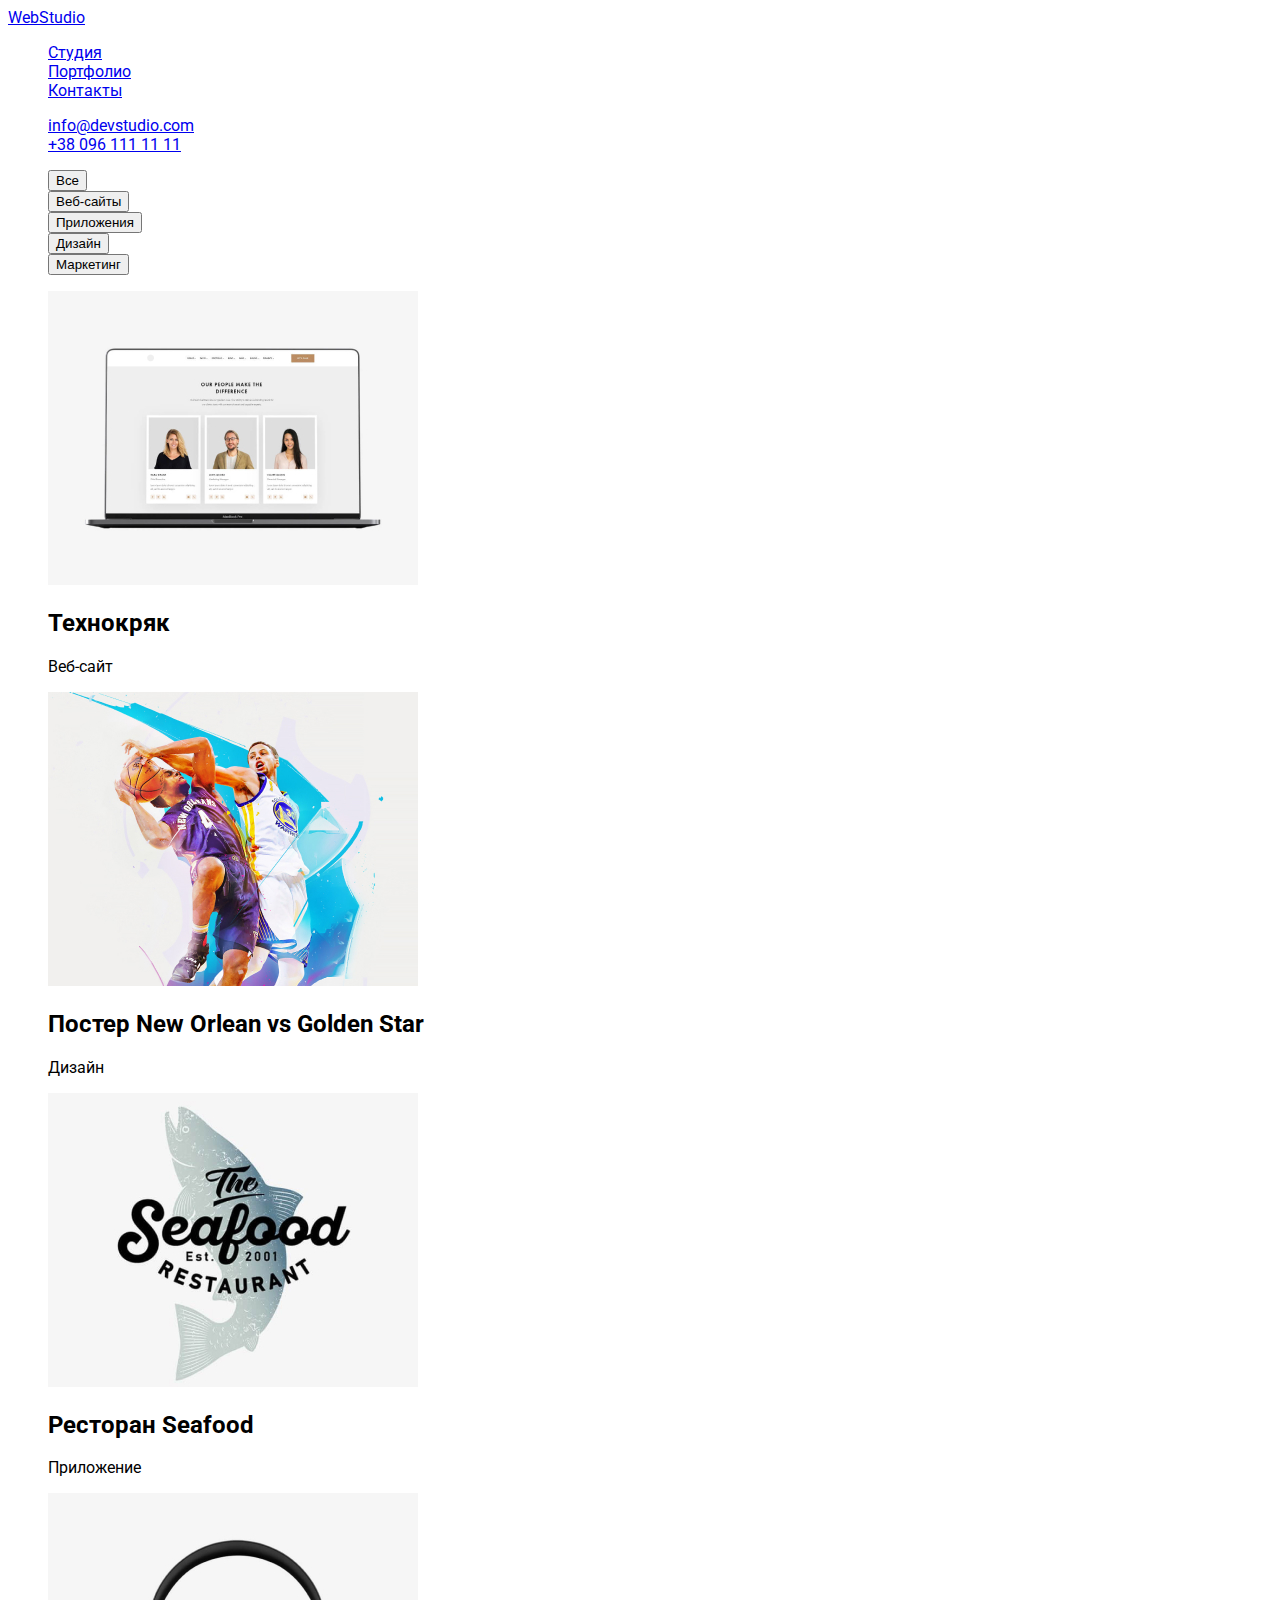
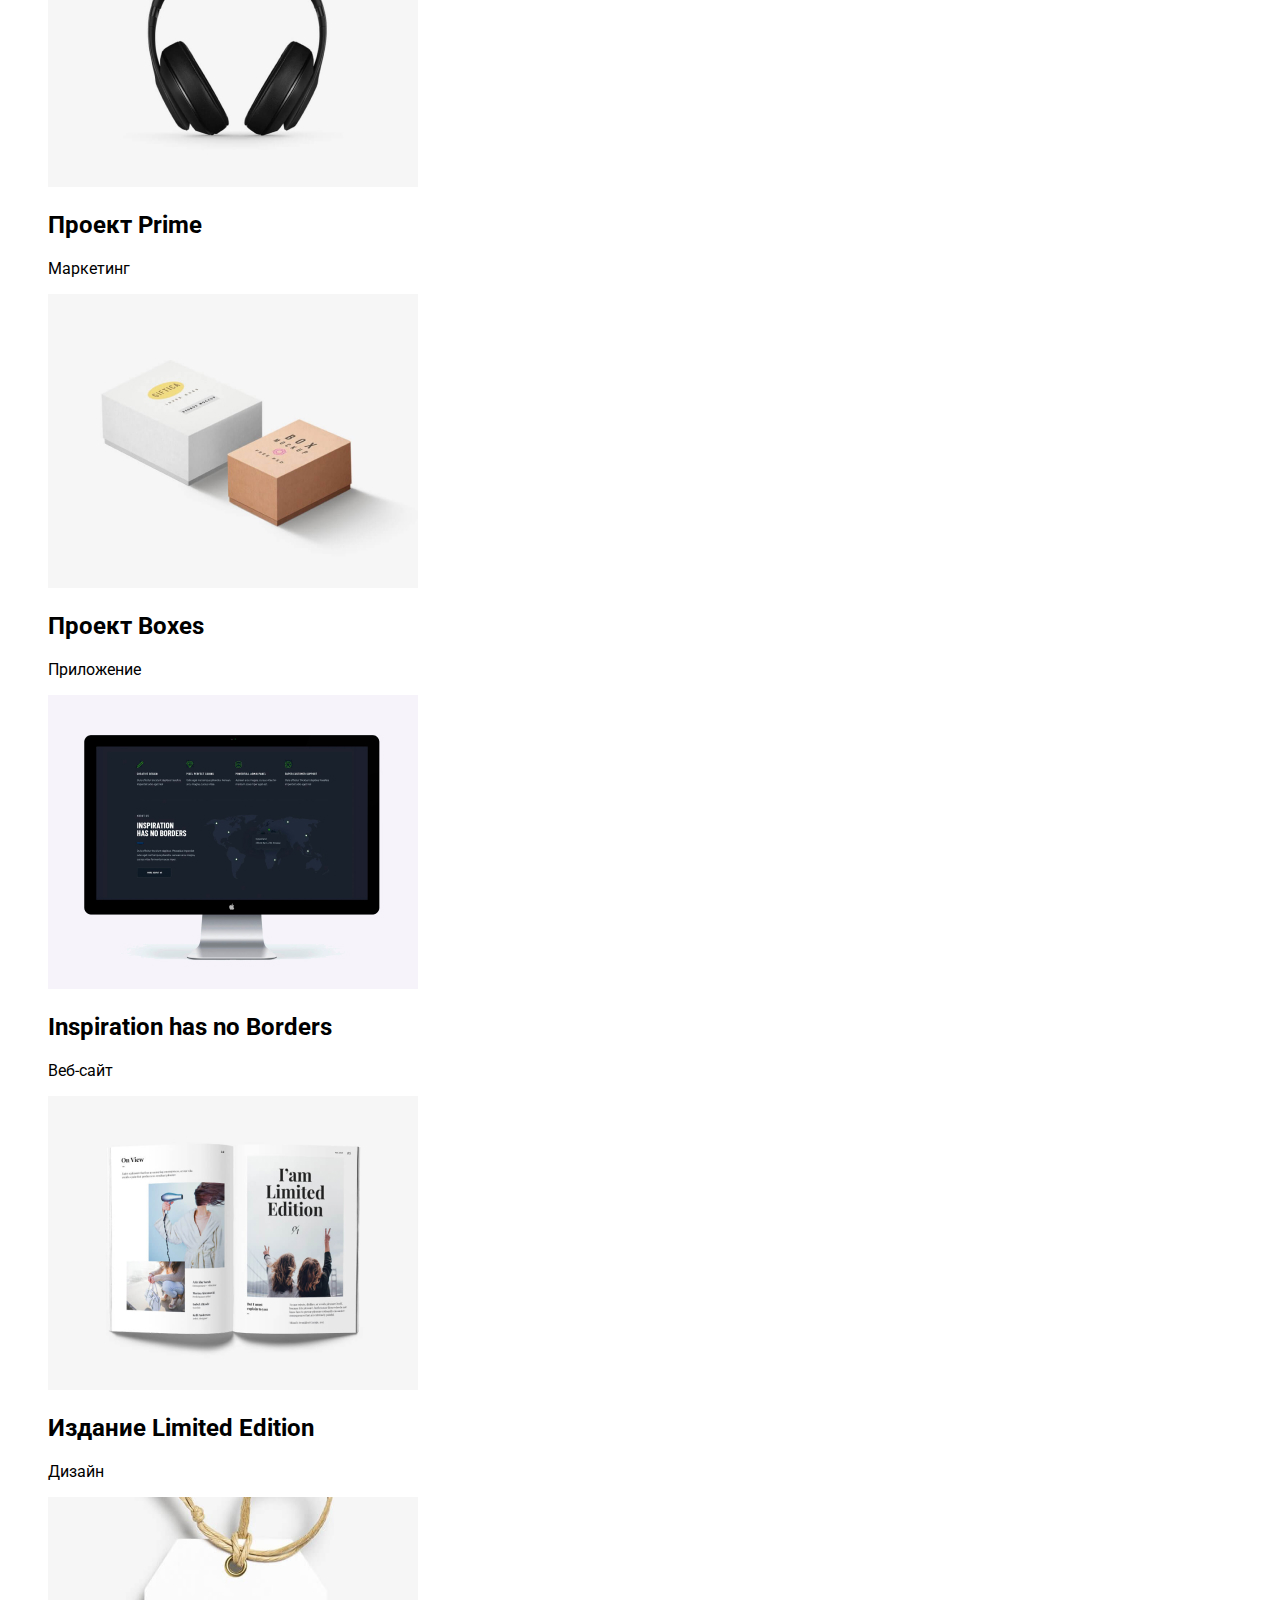
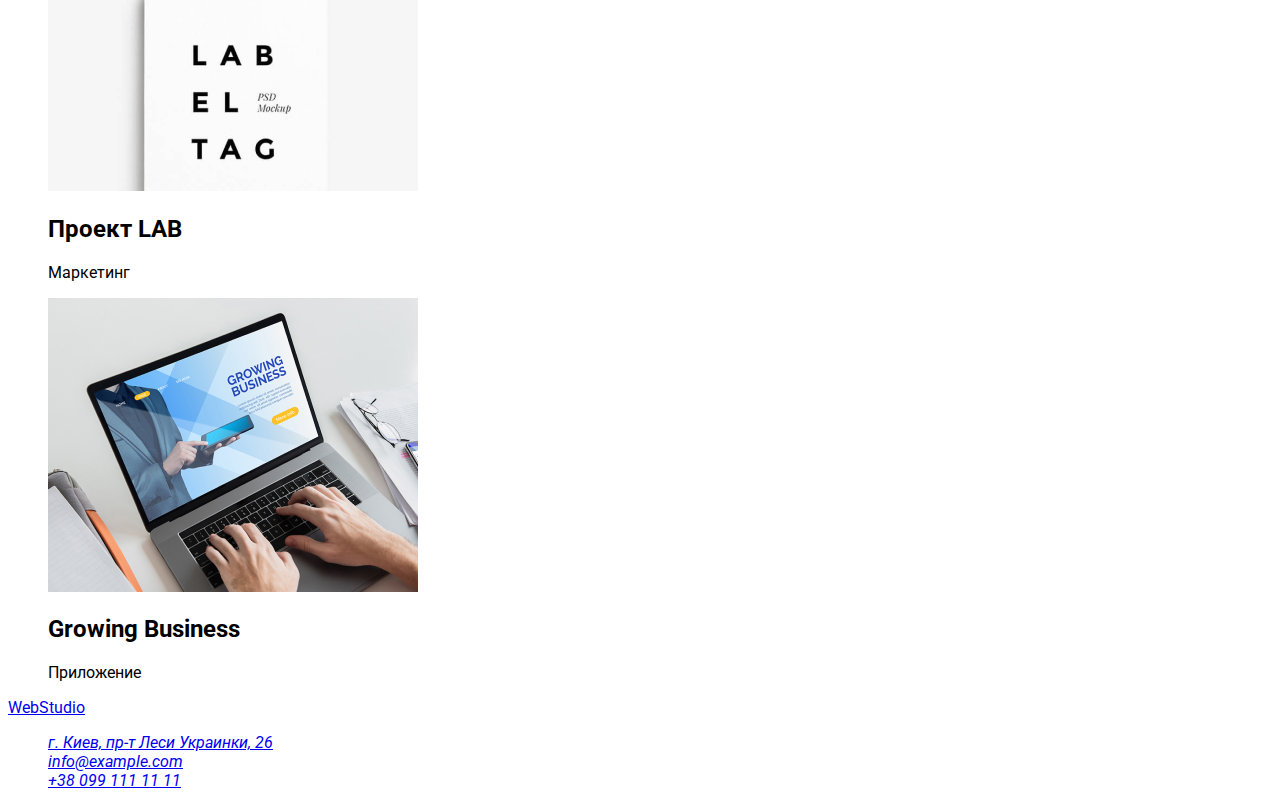
==== portfolio.html @ 6ac5ddd3 "зробила html структуру сторінки портфоліо" ====
<!DOCTYPE html>
<html lang="ru">

<head>
    <meta charset="UTF-8">
    <meta http-equiv="X-UA-Compatible" content="IE=edge">
    <meta name="viewport" content="width=device-width, initial-scale=1.0">
    <link rel="preconnect" href="https://fonts.googleapis.com">
    <link rel="preconnect" href="https://fonts.gstatic.com" crossorigin>
    <link
        href="https://fonts.googleapis.com/css2?family=Raleway:wght@700&family=Roboto:wght@400;500;700;900&display=swap"
        rel="stylesheet">
    <link rel="stylesheet" href="./css/style.css" />
    <title lang="en">WebStudio</title>
</head>

<body>
    <header>
        <nav>
            <a href="/" lang="en">
                WebStudio
            </a>
            <ul class="list">
                <li><a href="/">Студия</a></li>
                <li><a href="/">Портфолио</a></li>
                <li><a href="/">Контакты</a></li>
            </ul>
        </nav>
        <ul class="list">
            <li><a href="mailto:info@devstudio.com">info@devstudio.com</a></li>
            <li><a href="tel:+380961111111">+38 096 111 11 11</a></li>
        </ul>
    </header>

    <!-- секція портфоліо -->

    <main>
        <section class="Portfolio">
        <ul class="list">
            <li><button type="button">Все</button></li>
            <li><button type="button">Веб-сайты</button></li>
            <li><button type="button">Приложения</button></li>
            <li><button type="button">Дизайн</button></li>
            <li><button type="button">Маркетинг</button></li>
        </ul>

        <ul class="list">
            <li>
                <img src="./images/Технокряк.jpg" alt="Открытый ноутбук"
                width="370" height="294">
                    <h2>Технокряк</h2>
                    <p>Веб-сайт</p>
                    
            </li>
        </ul>
        <ul class="list">
            <li>
                <img src="./images/Постер New Orlean vs Golden Star.jpg" alt="Баскетболисты с мячом" width="370" height="294">
                <h2>Постер New Orlean vs Golden Star</h2>
                <p>Дизайн</p>
                          </li>
        </ul>
        <ul class="list">
            <li>
                <img src="./images/Ресторан Seafood.jpg" alt="логотип Ресторана Seafood" width="370" height="294">
                    <h2>Ресторан Seafood</h2>
                    <p>Приложение</p>
                          </li>
        </ul>
        <ul class="list">
            <li>
                <img src="./images/Проект Prime.jpg" alt="Наушники" width="370" height="294">
                <h2>Проект Prime</h2>
                <p>Маркетинг</p>
                           </li>
        </ul>
        <ul class="list">
            <li>
                <img src="./images/Проект Boxes.jpg" alt="Две коробочки" width="370" height="294">
                <h2>Проект Boxes</h2>
                <p>Приложение</p>
                           </li>
        </ul>
        <ul class="list">
            <li>
                <img src="./images/Inspiration has no Borders.jpg" alt="Рабочий стол комп'ютера" width="370" height="294">
                <h2>Inspiration has no Borders</h2>
                <p>Веб-сайт</p>
                </img>
            </li>
        </ul>
        <ul class="list">
            <li>
                <img src="./images/Издание Limited Edition.jpg" alt="Кгига" width="370" height="294">
                <h2>Издание Limited Edition</h2>
                <p>Дизайн</p>
            </li>
        </ul>
        <ul class="list">
            <li>
                <img src="./images/Проект LAB.jpg" alt="Лейба" width="370" height="294">
                <h2>Проект LAB</h2>
                <p>Маркетинг</p>
            </li>
        </ul>
        <ul class="list">
            <li>
                <img src="./images/Growing Business.jpg" alt="Человек работает за ноутбуком" width="370" height="294">
                <h2>Growing Business</h2>
                <p>Приложение</p>
            </li>
        </ul>
        </section>

    </main>


        
        <footer>
            <a href="/" lang="en">WebStudio</a>
            <address>
                <ul class="list">
                    <li><a href="https://goo.gl/maps/NcKy4aJ52Z3o29f37">г. Киев, пр-т Леси Украинки, 26</a></li>
                    <li><a href="mailto:info@example.com">info@example.com</a></li>
                    <li><a href="tel:+380991111111">+38 099 111 11 11</a></li>
                </ul>
            </address>
        </footer>
        </body>
        
        </html>
---- css/style.css ----
body {
  font-family: 'Roboto', 'sans-serif';
}
.list {
  list-style: none;
}
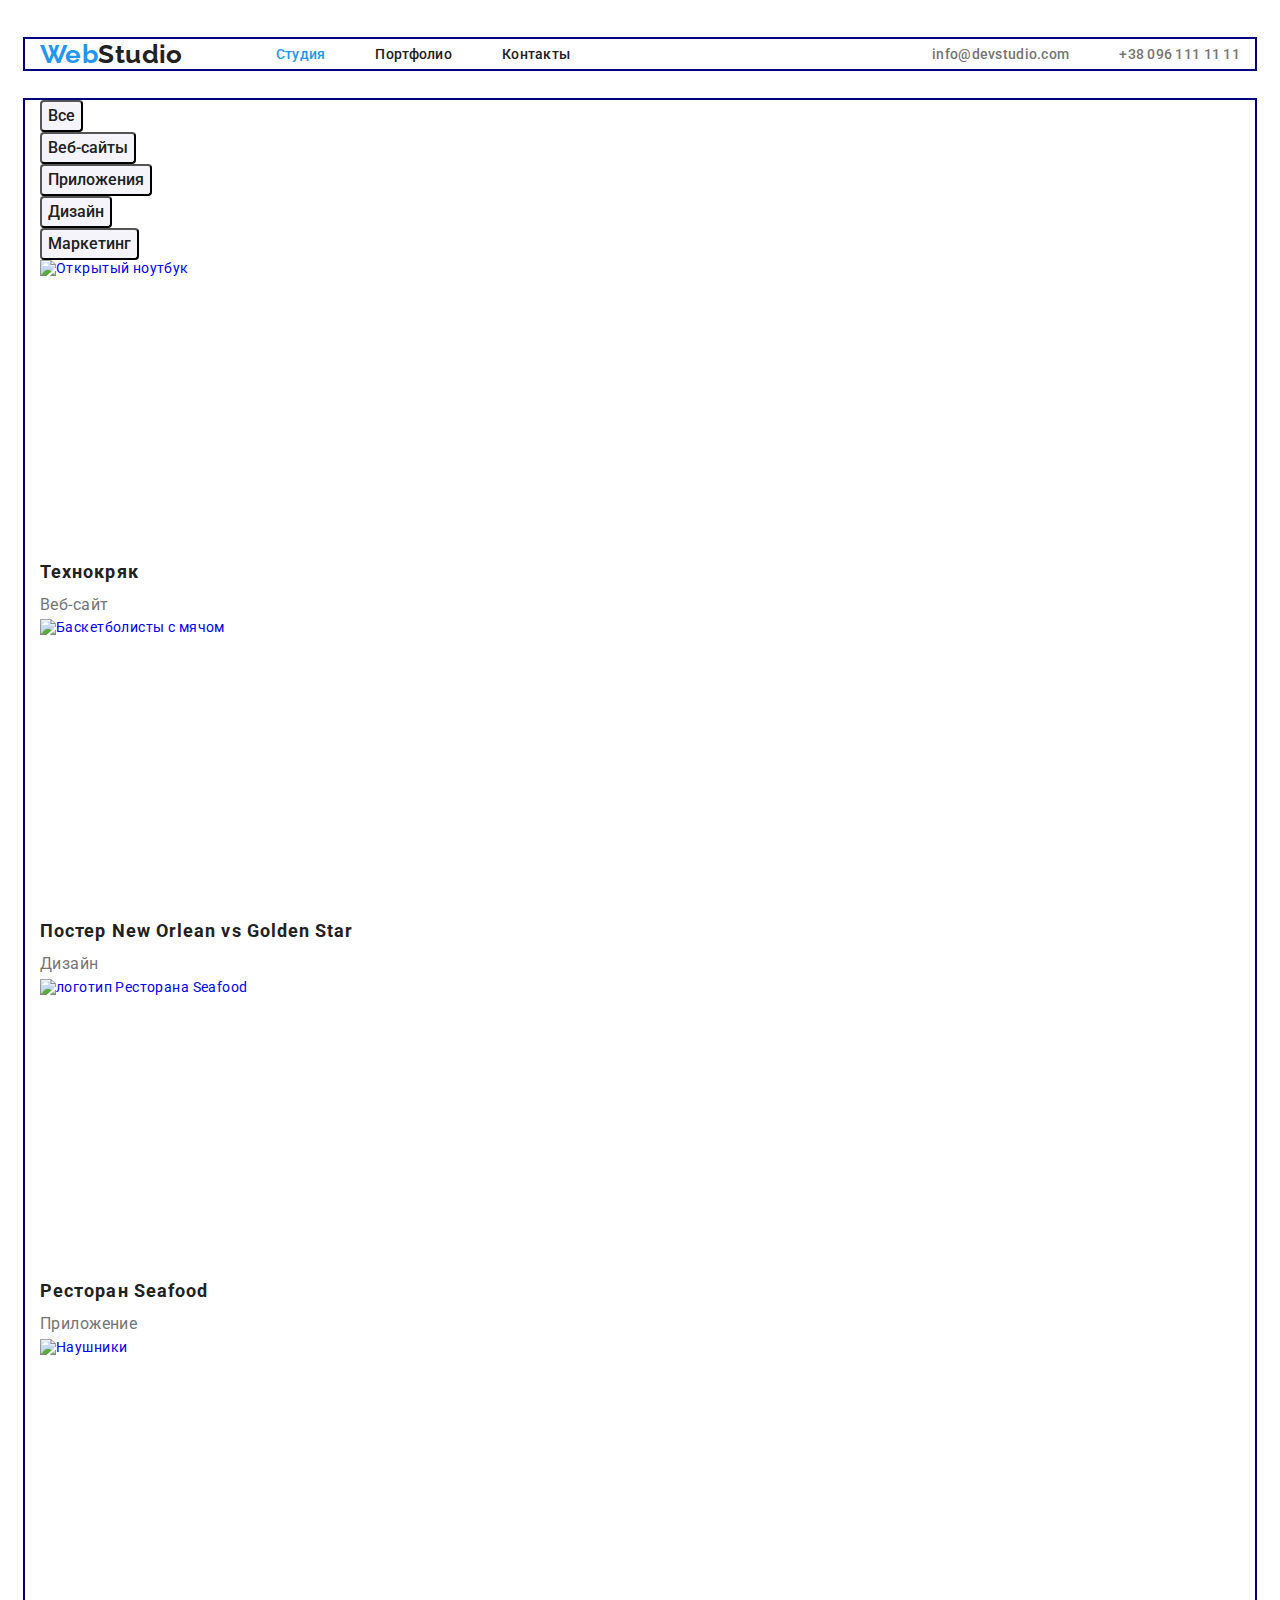
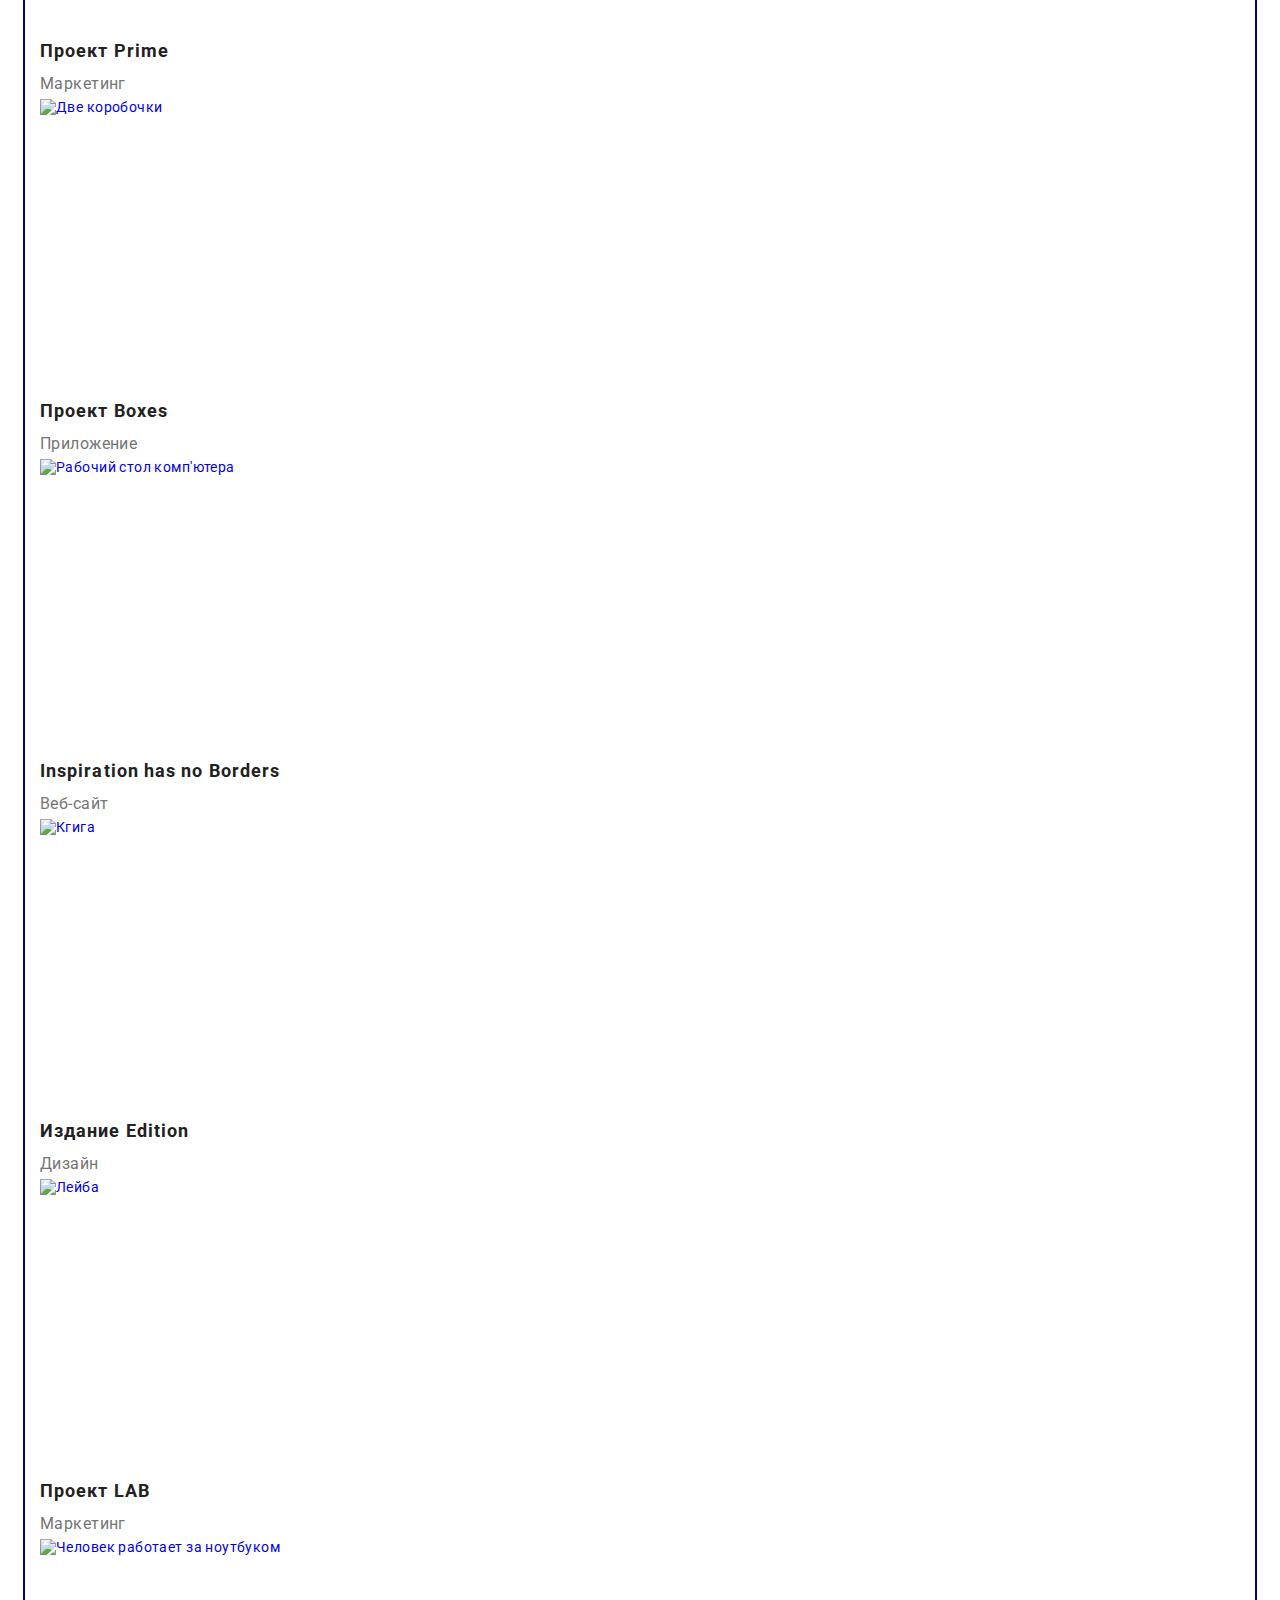
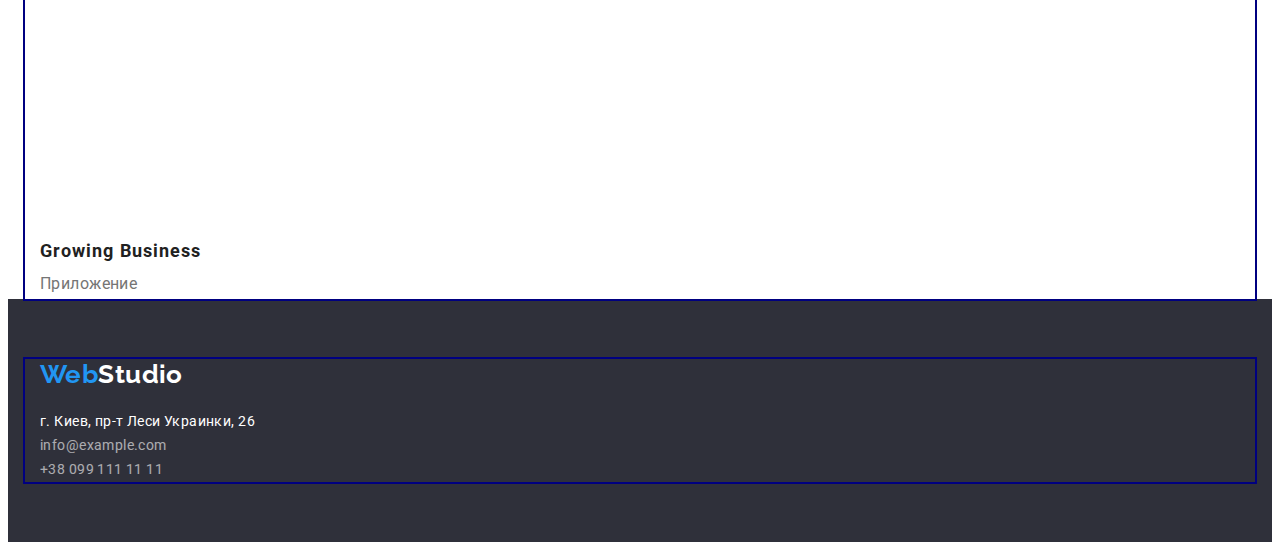
==== commit de96ba93: "зробила частину 3-ї домашки" ====
--- a/portfolio.html
+++ b/portfolio.html
@@ -10,121 +10,132 @@
     <link
         href="https://fonts.googleapis.com/css2?family=Raleway:wght@700&family=Roboto:wght@400;500;700;900&display=swap"
         rel="stylesheet">
+    <link rel="stylesheet" href="https://cdnjs.cloudflare.com/ajax/libs/modern-normalize/1.1.0/modern-normalize.min.css"
+            integrity="sha512-wpPYUAdjBVSE4KJnH1VR1HeZfpl1ub8YT/NKx4PuQ5NmX2tKuGu6U/JRp5y+Y8XG2tV+wKQpNHVUX03MfMFn9Q=="
+            crossorigin="anonymous" referrerpolicy="no-referrer" />
     <link rel="stylesheet" href="./css/style.css" />
     <title lang="en">WebStudio</title>
 </head>
 
 <body>
-    <header>
-        <nav>
-            <a href="/" lang="en">
-                WebStudio
-            </a>
-            <ul class="list">
-                <li><a href="/">Студия</a></li>
-                <li><a href="/">Портфолио</a></li>
-                <li><a href="/">Контакты</a></li>
+    <header class="header">
+        <div class="container header-container">
+            <nav class="header-nav ">
+                <a class="header-logo link" href="/" lang="en">
+                    Web<span class="span-logo">Studio</span>
+                </a>
+                <ul class=" header-list list">
+                    <li class="header-item"><a class="current header-link link " href="/">Студия</a></li>
+                    <li class="header-item"><a class="header-link link" href="./portfolio.html">Портфолио</a></li>
+                    <li class="header-item"><a class="header-link link" href="/">Контакты</a></li>
+                </ul>
+            </nav>
+            <div class="tel-mail">
+                <ul class="header-list list">
+                    <li class="header-item"><a class="header-mail link"
+                            href="mailto:info@devstudio.com">info@devstudio.com</a></li>
+                    <li class="header-item"><a class="header-tel link" href="tel:+380961111111">+38 096 111 11 11</a></li>
+            </div>
             </ul>
-        </nav>
-        <ul class="list">
-            <li><a href="mailto:info@devstudio.com">info@devstudio.com</a></li>
-            <li><a href="tel:+380961111111">+38 096 111 11 11</a></li>
-        </ul>
+        </div>
     </header>
 
     <!-- секція портфоліо -->
 
-    <main>
-        <section class="Portfolio">
-        <ul class="list">
-            <li><button type="button">Все</button></li>
-            <li><button type="button">Веб-сайты</button></li>
-            <li><button type="button">Приложения</button></li>
-            <li><button type="button">Дизайн</button></li>
-            <li><button type="button">Маркетинг</button></li>
+    <main class="main">
+        <section class="portfolio">
+            <div class="container">
+            <h1 class="visually-hidden">Портфолио работ WebStudio</h1>
+        <ul class="portfolio-list list">
+            <li class="portfolio-item"><button class="portfolio-button filter-one" type="button">Все</button></li>
+            <li class="portfolio-item"><button class="portfolio-button filter-two" type="button">Веб-сайты</button></li>
+            <li class="portfolio-item"><button class="portfolio-button filter-three" type="button">Приложения</button></li>
+            <li class="portfolio-item"><button class="portfolio-button filter-four" type="button">Дизайн</button></li>
+            <li class="portfolio-item"><button class="portfolio-button filter-five" type="button">Маркетинг</button></li>
         </ul>
 
-        <ul class="list">
-            <li>
-                <img src="./images/Технокряк.jpg" alt="Открытый ноутбук"
+        <ul class="portfolio-list list">
+            <li class="portfolio-image">
+                <a class="link" href="#"><img src="./images/tehnokryak.jpg" alt="Открытый ноутбук"
                 width="370" height="294">
-                    <h2>Технокряк</h2>
-                    <p>Веб-сайт</p>
-                    
+                    <h2 class="portfolio-title">Технокряк</h2>
+                    <p class="portfolio-aftertitle">Веб-сайт</p>
+                </a>
+            </li>
+            <li class="portfolio-image" >
+                <a class="link" href="#"><img src="./images/poster-new-orlean-vs-golden-star.jpg" alt="Баскетболисты с мячом" width="370" height="294">
+                <h2 class="portfolio-title">Постер <span lang="en" > New Orlean vs Golden Star </span></h2>
+                <p class="portfolio-aftertitle">Дизайн</p>
+                </a>
+            </li>
+            <li class="portfolio-image">
+                <a class="link" href="#">
+                <img src="./images/restourant-seafood.jpg" alt="логотип Ресторана Seafood" width="370" height="294">
+                    <h2 class="portfolio-title">Ресторан <span lang="en">Seafood</span></h2>
+                    <p class="portfolio-aftertitle">Приложение</p>
+                </a>
+            </li>
+            <li class="portfolio-image">
+                <a class="link" href="#">
+                <img src="./images/proekt-prime.jpg" alt="Наушники" width="370" height="294">
+                <h2 class="portfolio-title">Проект Prime</h2>
+                <p class="portfolio-aftertitle">Маркетинг</p>
+                </a>
+            </li>
+            <li class="portfolio-image">
+                <a class="link" href="#">
+                <img src="./images/proekt-boxes.jpg" alt="Две коробочки" width="370" height="294">
+                <h2 class="portfolio-title">Проект Boxes</h2>
+                <p class="portfolio-aftertitle">Приложение</p>
+                </a>
+            </li>
+            <li class="portfolio-image">
+                <a class="link" href="#">
+                <img src="./images/inspiration-has-no-borders.jpg" alt="Рабочий стол комп'ютера" width="370" height="294">
+                <h2 class="portfolio-title" lang="en">Inspiration has no Borders</h2>
+                <p class="portfolio-aftertitle">Веб-сайт</p>
+                </a>
+            </li>
+            <li class="portfolio-image">
+                <a class="link" href="#">
+                <img src="./images/limited-edition.jpg" alt="Кгига" width="370" height="294">
+                <h2 class="portfolio-title">Издание <span lang="en"> Edition</span></h2>
+                <p class="portfolio-aftertitle">Дизайн</p>
+                </a>
+            </li>
+            <li class="portfolio-image">
+                <a class="link" href="#">
+                <img src="./images/proect-lab.jpg" alt="Лейба" width="370" height="294">
+                <h2 class="portfolio-title">Проект LAB</h2>
+                <p class="portfolio-aftertitle">Маркетинг</p>
+                </a>
+            </li>
+            <li class="portfolio-image">
+                <a class="link" href="#">
+                <img src="./images/growing-business.jpg" alt="Человек работает за ноутбуком" width="370" height="294">
+                <h2 class="portfolio-title" lang="en">Growing Business</h2>
+                <p class="portfolio-aftertitle">Приложение</p>
+                </a>
             </li>
         </ul>
-        <ul class="list">
-            <li>
-                <img src="./images/Постер New Orlean vs Golden Star.jpg" alt="Баскетболисты с мячом" width="370" height="294">
-                <h2>Постер New Orlean vs Golden Star</h2>
-                <p>Дизайн</p>
-                          </li>
-        </ul>
-        <ul class="list">
-            <li>
-                <img src="./images/Ресторан Seafood.jpg" alt="логотип Ресторана Seafood" width="370" height="294">
-                    <h2>Ресторан Seafood</h2>
-                    <p>Приложение</p>
-                          </li>
-        </ul>
-        <ul class="list">
-            <li>
-                <img src="./images/Проект Prime.jpg" alt="Наушники" width="370" height="294">
-                <h2>Проект Prime</h2>
-                <p>Маркетинг</p>
-                           </li>
-        </ul>
-        <ul class="list">
-            <li>
-                <img src="./images/Проект Boxes.jpg" alt="Две коробочки" width="370" height="294">
-                <h2>Проект Boxes</h2>
-                <p>Приложение</p>
-                           </li>
-        </ul>
-        <ul class="list">
-            <li>
-                <img src="./images/Inspiration has no Borders.jpg" alt="Рабочий стол комп'ютера" width="370" height="294">
-                <h2>Inspiration has no Borders</h2>
-                <p>Веб-сайт</p>
-                </img>
-            </li>
-        </ul>
-        <ul class="list">
-            <li>
-                <img src="./images/Издание Limited Edition.jpg" alt="Кгига" width="370" height="294">
-                <h2>Издание Limited Edition</h2>
-                <p>Дизайн</p>
-            </li>
-        </ul>
-        <ul class="list">
-            <li>
-                <img src="./images/Проект LAB.jpg" alt="Лейба" width="370" height="294">
-                <h2>Проект LAB</h2>
-                <p>Маркетинг</p>
-            </li>
-        </ul>
-        <ul class="list">
-            <li>
-                <img src="./images/Growing Business.jpg" alt="Человек работает за ноутбуком" width="370" height="294">
-                <h2>Growing Business</h2>
-                <p>Приложение</p>
-            </li>
-        </ul>
+        </div>
         </section>
 
     </main>
 
 
-        
-        <footer>
-            <a href="/" lang="en">WebStudio</a>
-            <address>
-                <ul class="list">
-                    <li><a href="https://goo.gl/maps/NcKy4aJ52Z3o29f37">г. Киев, пр-т Леси Украинки, 26</a></li>
-                    <li><a href="mailto:info@example.com">info@example.com</a></li>
-                    <li><a href="tel:+380991111111">+38 099 111 11 11</a></li>
-                </ul>
-            </address>
+        <footer class="footer">
+            <div class="container">
+                <a class="footer-logo link" href="/" lang="en">Web<span class="span-footer-logo">Studio</span></a>
+                <address class="address">
+                    <ul class="footer-list list">
+                        <li><a class=" footer-googlemap link" href="https://goo.gl/maps/NcKy4aJ52Z3o29f37">г. Киев, пр-т Леси
+                                Украинки, 26</a></li>
+                        <li><a class="footer-mail link" href="mailto:info@example.com">info@example.com</a></li>
+                        <li><a class="footer-tel link" href="tel:+380991111111">+38 099 111 11 11</a></li>
+                    </ul>
+                </address>
+            </div>
         </footer>
         </body>
         
--- a/css/style.css
+++ b/css/style.css
@@ -1,6 +1,368 @@
+:root {
+  --accent-color: #2196f3;
+  --white-background: #ffffff;
+  --dark-background: #2f303a;
+  --light-background: #f5f4fa;
+  --second-font: 'Raleway';
+  --primary-color: #212121;
+  --secondary-color: #ffffff;
+  --tertiary-color: #757575;
+}
+p,
+h1,
+h2,
+h3,
+h4,
+h5,
+h6 {
+  margin: 0;
+}
+ul {
+  margin: 0;
+  padding: 0;
+}
+button {
+  cursor: pointer;
+}
+.container {
+  width: 1200px;
+  padding-left: 15px;
+  padding-right: 15px;
+  margin: 0 auto;
+  outline: 2px solid navy;
+}
+
+img {
+  display: block;
+}
+/* a{text-decoration: none;} */
+
+*,
+*::before,
+*::after {
+  box-sizing: inherit;
+}
 body {
   font-family: 'Roboto', 'sans-serif';
-}
+  color: var(--primary-color);
+  font-size: 14px;
+  background-color: var(--white-background);
+  letter-spacing: 0.03em;
+}
+
 .list {
   list-style: none;
-}
+  padding: 0;
+  margin: 0;
+}
+.link {
+  text-decoration: none;
+}
+
+/* --------------------------------------------header------------------------------ */
+.header {
+  padding-top: 31px;
+  padding-bottom: 31px;
+}
+.header-logo {
+  font-family: var(--second-font);
+  font-weight: 700;
+  font-size: 26px;
+  color: var(--accent-color);
+  line-height: calc (31 / 26);
+  min-width: 145;
+  min-height: 31;
+  margin-right: 93px;
+  /* margin-left: 215px; */
+}
+
+.span-logo {
+  color: var(--primary-color);
+}
+.header-link {
+  font-weight: 500;
+  line-height: calc(16 / 14);
+  letter-spacing: 0.02em;
+  color: var(--primary-color);
+}
+.header-item:not(:last-child) {
+  margin-right: 50px;
+}
+
+.current {
+  color: var(--accent-color);
+}
+.header-link:active,
+.header-link:focus,
+.header-link:hover {
+  color: var(--accent-color);
+}
+.header-mail {
+  font-weight: 500;
+  line-height: calc(16 / 14);
+  letter-spacing: 0.02em;
+
+  color: var(--tertiary-color);
+}
+.header-mail:hover,
+.header-mail:focus {
+  color: var(--accent-color);
+}
+.header-tel {
+  font-weight: 500;
+  line-height: calc(16 / 14);
+  letter-spacing: 0.02em;
+  color: var(--tertiary-color);
+  /* margin-right: 215px; */
+}
+.header-tel:hover,
+.header-tel:focus {
+  color: var(--accent-color);
+}
+.header-list {
+  display: flex;
+  align-items: center;
+}
+.header-nav {
+  display: flex;
+  align-items: center;
+}
+.header-container {
+  display: flex;
+  align-items: center;
+}
+
+.tel-mail {
+  margin-left: auto;
+}
+
+/* -------------------------------------------hero------------------------------------------------*/
+.hero {
+  background-color: var(--dark-background);
+  text-align: center;
+  padding-top: 200px;
+  padding-bottom: 200px;
+}
+.hero-title {
+  margin-top: 0;
+  margin-bottom: 40px;
+  font-style: normal;
+  font-weight: 900;
+  font-size: 44px;
+  line-height: 1.36;
+  letter-spacing: 0.06em;
+  text-transform: uppercase;
+  color: var(--secondary-color);
+  max-width: 696px;
+  margin-left : auto;
+  margin-right: auto;
+}
+
+.hero-button {
+  font-family: 'Roboto';
+  font-weight: 700;
+  font-size: 16px;
+  line-height: calc(30 / 16);
+  min-width: 200px;
+  min-height: 50px;
+  /* position: absolute; */
+  /* display: flex; */
+  /* align-items: center; */
+  /* text-align: center; */
+  /* justify-content: center; */
+  display: inline-block;
+  letter-spacing: 0.06em;
+  padding: 10 32;
+
+  background-color: var(--accent-color);
+  box-shadow: 0px 4px 4px rgba(0, 0, 0, 0.15);
+  border-radius: 4px;
+
+  color: var(--secondary-color);
+  cursor: pointer;
+}
+
+.hero-button:hover,
+.hero-button:focus {
+  background-color: #188ce8;
+}
+
+/* <!---------------------- Секція Наші переваги -------------------------------------> */
+.visually-hidden {
+  position: absolute;
+  width: 1px;
+  height: 1px;
+  margin: -1px;
+  padding: 0;
+  overflow: hidden;
+  border: 0;
+  clip: rect(0 0 0 0);
+}
+.advantages {
+  padding-top: 94px;
+  padding-bottom: 94px;
+}
+.advantages-title {
+  font-size: inherit;
+  font-weight: 700;
+  line-height: calc(16 / 14);
+  text-transform: uppercase;
+  margin-top: 0;
+  margin-bottom: 10px;
+}
+.advantages-text {
+  line-height: 1.71;
+  color: var(--tertiary-color);
+  margin-top: 0;
+  margin-bottom: 0;
+}
+.advantages-list {
+  display: flex;
+}
+.advantages-list:not(:last-child) {
+  margin-right: 30px;
+}
+
+/* <!------------------------------------- Секція Чим ми займаємося ----------------------> */
+.what-we-do-title,
+.team-title {
+  font-weight: 700;
+  font-size: 36px;
+  line-height: calc(42 / 36);
+  text-align: center;
+}
+.what-we-do {
+  padding-bottom: 94px;
+}
+.what-we-do-title {
+  margin-bottom: 50px;
+}
+
+.what-we-do-item {
+  margin-right: 30px;
+}
+.what-we-do-list {
+  display: flex;
+}
+}
+
+
+/* <!----------------------------------- секція наша команда -------------------------> */
+.team {
+  background-color: var(--light-background);
+  padding-top: 94px;
+  padding-bottom: 94px;
+}
+.team-title {
+  margin-bottom: 50px;
+}
+.team-item {
+  margin-bottom: 30px;
+}
+.team-list {
+  display: flex;
+}
+.team-item:not(:last-child) {
+  margin-right: 30px;
+}
+.team-card {
+  margin-bottom: 10px;
+}
+
+.team-card-one,
+.team-card-two,
+.team-card-three,
+.team-card-four {
+  font-weight: 500;
+  font-size: 16px;
+  line-height: calc(19 / 16);
+  text-align: center;
+}
+.team-profession {
+  font-size: 16px;
+  line-height: calc(19 / 16);
+  text-align: center;
+  color: var(--tertiary-color);
+}
+
+/* -----------------------------------------------footer------------------------------------------- */
+
+.footer-logo {
+  font-family: var(--second-font);
+  font-weight: 700;
+  font-size: 26px;
+  line-height: calc(31 / 26);
+  color: var(--accent-color);
+}
+
+.span-footer-logo {
+  color: var(--secondary-color);
+}
+
+.footer {
+  background-color: var(--dark-background);
+  padding-top: 60px;
+  padding-bottom: 60px;
+} 
+.footer-list .link {
+  font-style: normal;
+  font-weight: 400;
+  line-height: 1.71;
+  color: var(--secondary-color);
+}
+.footer-list:not(:last-child) {
+  margin-bottom: 9px;
+}
+
+.footer-mail {
+  opacity: 0.6;
+}
+
+.footer-tel {
+  opacity: 0.6;
+}
+.footer-list .link:hover,
+.footer-list .link:focus {
+  color: var(--accent-color);
+}
+.address {
+  margin-top: 20px;
+}
+
+/* ------------------------------------------портфоліо----------------------------------------- */
+.portfolio-button {
+  font-family: inherit;
+  font-weight: 500;
+  font-size: 16px;
+  line-height: 1.62;
+  text-align: center;
+  color: var(--primary-color);
+
+  background: var(--light-background);
+  border-radius: 4px;
+  cursor: pointer;
+}
+
+.portfolio-button:active,
+.portfolio-button:focus,
+.portfolio-button:hover {
+  color: var(--secondary-color);
+  background: var(--accent-color);
+
+  box-shadow: 0px 3px 1px rgba(0, 0, 0, 0.1), 0px 1px 2px rgba(0, 0, 0, 0.08),
+    0px 2px 2px rgba(0, 0, 0, 0.12);
+  border-radius: 4px;
+}
+.portfolio-title {
+  color: var(--primary-color);
+  font-weight: 700;
+  font-size: 18px;
+  line-height: 2;
+  letter-spacing: 0.06em;
+}
+.portfolio-aftertitle {
+  font-weight: 400;
+  font-size: 16px;
+  line-height: 1.87;
+  color: var(--tertiary-color);
+}
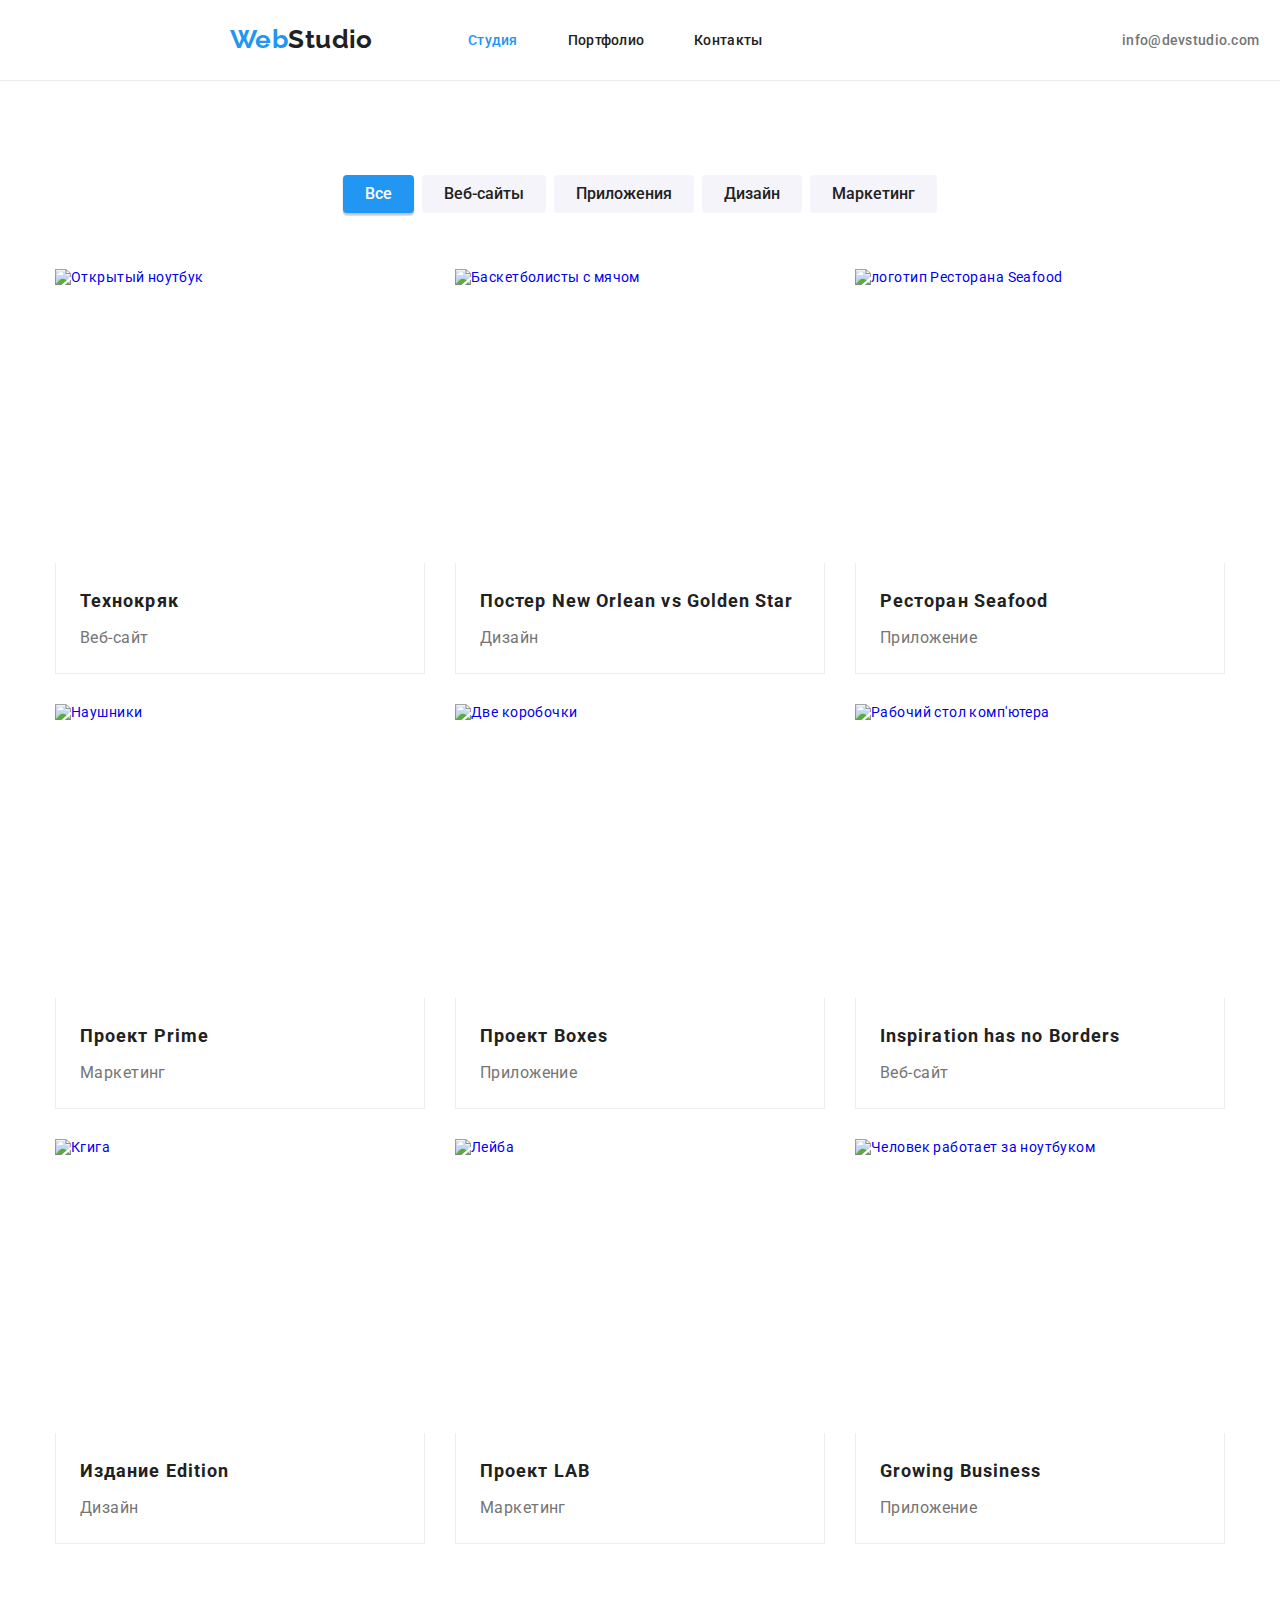
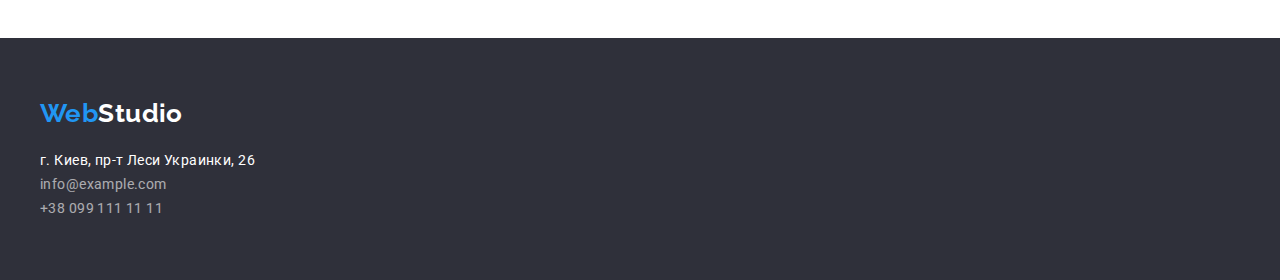
==== commit 0b6159c0: "My homework 3" ====
--- a/portfolio.html
+++ b/portfolio.html
@@ -18,6 +18,7 @@
 </head>
 
 <body>
+    
     <header class="header">
         <div class="container header-container">
             <nav class="header-nav ">
@@ -43,84 +44,101 @@
     <!-- секція портфоліо -->
 
     <main class="main">
-        <section class="portfolio">
+        <section class="portfolio section">
             <div class="container">
             <h1 class="visually-hidden">Портфолио работ WebStudio</h1>
-        <ul class="portfolio-list list">
-            <li class="portfolio-item"><button class="portfolio-button filter-one" type="button">Все</button></li>
-            <li class="portfolio-item"><button class="portfolio-button filter-two" type="button">Веб-сайты</button></li>
-            <li class="portfolio-item"><button class="portfolio-button filter-three" type="button">Приложения</button></li>
-            <li class="portfolio-item"><button class="portfolio-button filter-four" type="button">Дизайн</button></li>
-            <li class="portfolio-item"><button class="portfolio-button filter-five" type="button">Маркетинг</button></li>
+        <ul class="portfolio-list list portf-btn" >
+            <li class="portfolio-item"><button class="portfolio-button active" type="button">Все</button></li>
+            <li class="portfolio-item"><button class="portfolio-button" type="button">Веб-сайты</button></li>
+            <li class="portfolio-item"><button class="portfolio-button" type="button">Приложения</button></li>
+            <li class="portfolio-item"><button class="portfolio-button" type="button">Дизайн</button></li>
+            <li class="portfolio-item"><button class="portfolio-button" type="button">Маркетинг</button></li>
         </ul>
-
-        <ul class="portfolio-list list">
+        
+        <ul class="portfolio-list list list-img">
             <li class="portfolio-image">
                 <a class="link" href="#"><img src="./images/tehnokryak.jpg" alt="Открытый ноутбук"
                 width="370" height="294">
+                <div class="proekt">
                     <h2 class="portfolio-title">Технокряк</h2>
                     <p class="portfolio-aftertitle">Веб-сайт</p>
+                </div>
                 </a>
             </li>
             <li class="portfolio-image" >
                 <a class="link" href="#"><img src="./images/poster-new-orlean-vs-golden-star.jpg" alt="Баскетболисты с мячом" width="370" height="294">
+                <div class="proekt">
                 <h2 class="portfolio-title">Постер <span lang="en" > New Orlean vs Golden Star </span></h2>
                 <p class="portfolio-aftertitle">Дизайн</p>
+                </div>
                 </a>
             </li>
             <li class="portfolio-image">
                 <a class="link" href="#">
                 <img src="./images/restourant-seafood.jpg" alt="логотип Ресторана Seafood" width="370" height="294">
-                    <h2 class="portfolio-title">Ресторан <span lang="en">Seafood</span></h2>
-                    <p class="portfolio-aftertitle">Приложение</p>
+            <div class="proekt">
+                <h2 class="portfolio-title">Ресторан <span lang="en">Seafood</span></h2>
+                <p class="portfolio-aftertitle">Приложение</p>
                 </a>
+            </div>
             </li>
             <li class="portfolio-image">
                 <a class="link" href="#">
                 <img src="./images/proekt-prime.jpg" alt="Наушники" width="370" height="294">
+                <div class="proekt">
                 <h2 class="portfolio-title">Проект Prime</h2>
                 <p class="portfolio-aftertitle">Маркетинг</p>
-                </a>
+                </div>
+            </a>
             </li>
             <li class="portfolio-image">
                 <a class="link" href="#">
                 <img src="./images/proekt-boxes.jpg" alt="Две коробочки" width="370" height="294">
+                <div class="proekt">
                 <h2 class="portfolio-title">Проект Boxes</h2>
                 <p class="portfolio-aftertitle">Приложение</p>
-                </a>
+                </div>
+            </a>
             </li>
             <li class="portfolio-image">
                 <a class="link" href="#">
                 <img src="./images/inspiration-has-no-borders.jpg" alt="Рабочий стол комп'ютера" width="370" height="294">
+                <div class="proekt">
                 <h2 class="portfolio-title" lang="en">Inspiration has no Borders</h2>
                 <p class="portfolio-aftertitle">Веб-сайт</p>
-                </a>
+                </div>
+            </a>
             </li>
             <li class="portfolio-image">
                 <a class="link" href="#">
                 <img src="./images/limited-edition.jpg" alt="Кгига" width="370" height="294">
+                <div class="proekt">
                 <h2 class="portfolio-title">Издание <span lang="en"> Edition</span></h2>
                 <p class="portfolio-aftertitle">Дизайн</p>
-                </a>
+            </div>
+            </a>
             </li>
             <li class="portfolio-image">
                 <a class="link" href="#">
                 <img src="./images/proect-lab.jpg" alt="Лейба" width="370" height="294">
+                <div class="proekt">
                 <h2 class="portfolio-title">Проект LAB</h2>
                 <p class="portfolio-aftertitle">Маркетинг</p>
-                </a>
+                </div>
+            </a>
             </li>
             <li class="portfolio-image">
                 <a class="link" href="#">
                 <img src="./images/growing-business.jpg" alt="Человек работает за ноутбуком" width="370" height="294">
+                <div class="proekt">
                 <h2 class="portfolio-title" lang="en">Growing Business</h2>
                 <p class="portfolio-aftertitle">Приложение</p>
-                </a>
+            </div>
+            </a>
             </li>
         </ul>
         </div>
         </section>
-
     </main>
 
 
@@ -137,6 +155,7 @@
                 </address>
             </div>
         </footer>
+    
         </body>
         
         </html>--- a/css/style.css
+++ b/css/style.css
@@ -16,38 +16,48 @@
 h5,
 h6 {
   margin: 0;
+  padding: 0;
 }
 ul {
   margin: 0;
   padding: 0;
 }
-button {
-  cursor: pointer;
-}
-.container {
-  width: 1200px;
-  padding-left: 15px;
-  padding-right: 15px;
-  margin: 0 auto;
-  outline: 2px solid navy;
-}
-
-img {
-  display: block;
-}
-/* a{text-decoration: none;} */
-
-*,
-*::before,
-*::after {
-  box-sizing: inherit;
-}
+
 body {
   font-family: 'Roboto', 'sans-serif';
   color: var(--primary-color);
   font-size: 14px;
   background-color: var(--white-background);
   letter-spacing: 0.03em;
+  height: 100%;
+}
+
+button {
+  cursor: pointer;
+}
+.container {
+  width: 1200px;
+  padding-left: 15px;
+  padding-right: 15px;
+  margin: 0 auto;
+  overflow: hidden;
+  box-sizing: inherit;
+}
+
+img {
+  display: block;
+}
+a {
+  text-decoration: none;
+}
+
+*,
+*::before,
+*::after {
+  padding: 0;
+  margin: 0;
+  border: 0;
+  box-sizing: inherit;
 }
 
 .list {
@@ -61,17 +71,20 @@
 
 /* --------------------------------------------header------------------------------ */
 .header {
-  padding-top: 31px;
-  padding-bottom: 31px;
+  padding-top: 24px;
+  padding-bottom: 25px;
+  padding-right: 215px;
+  padding-left: 215px;
+  border-bottom: 1px solid #ececec;
 }
 .header-logo {
   font-family: var(--second-font);
   font-weight: 700;
   font-size: 26px;
   color: var(--accent-color);
-  line-height: calc (31 / 26);
-  min-width: 145;
-  min-height: 31;
+  line-height: calc(31 / 26);
+  min-width: 145px;
+  min-height: 31px;
   margin-right: 93px;
   /* margin-left: 215px; */
 }
@@ -135,6 +148,10 @@
 .tel-mail {
   margin-left: auto;
 }
+.section {
+  padding-top: 94px;
+  padding-bottom: 94px;
+}
 
 /* -------------------------------------------hero------------------------------------------------*/
 .hero {
@@ -144,8 +161,7 @@
   padding-bottom: 200px;
 }
 .hero-title {
-  margin-top: 0;
-  margin-bottom: 40px;
+  margin-bottom: 30px;
   font-style: normal;
   font-weight: 900;
   font-size: 44px;
@@ -154,7 +170,7 @@
   text-transform: uppercase;
   color: var(--secondary-color);
   max-width: 696px;
-  margin-left : auto;
+  margin-left: auto;
   margin-right: auto;
 }
 
@@ -163,16 +179,12 @@
   font-weight: 700;
   font-size: 16px;
   line-height: calc(30 / 16);
-  min-width: 200px;
-  min-height: 50px;
-  /* position: absolute; */
-  /* display: flex; */
-  /* align-items: center; */
-  /* text-align: center; */
-  /* justify-content: center; */
+  /* min-width: 200px;
+  min-height: 50px; */
   display: inline-block;
   letter-spacing: 0.06em;
-  padding: 10 32;
+  padding: 10px 32px;
+  border: none;
 
   background-color: var(--accent-color);
   box-shadow: 0px 4px 4px rgba(0, 0, 0, 0.15);
@@ -198,10 +210,6 @@
   border: 0;
   clip: rect(0 0 0 0);
 }
-.advantages {
-  padding-top: 94px;
-  padding-bottom: 94px;
-}
 .advantages-title {
   font-size: inherit;
   font-weight: 700;
@@ -213,14 +221,17 @@
 .advantages-text {
   line-height: 1.71;
   color: var(--tertiary-color);
-  margin-top: 0;
-  margin-bottom: 0;
 }
 .advantages-list {
   display: flex;
+  justify-content: space-between;
 }
 .advantages-list:not(:last-child) {
   margin-right: 30px;
+}
+
+.advantages-item {
+  width: 270px;
 }
 
 /* <!------------------------------------- Секція Чим ми займаємося ----------------------> */
@@ -232,35 +243,31 @@
   text-align: center;
 }
 .what-we-do {
-  padding-bottom: 94px;
+  padding-top: 0;
 }
 .what-we-do-title {
   margin-bottom: 50px;
 }
 
-.what-we-do-item {
+.what-we-do-item:not(:last-child) {
   margin-right: 30px;
 }
 .what-we-do-list {
   display: flex;
-}
-}
-
+  justify-content: center;
+}
 
 /* <!----------------------------------- секція наша команда -------------------------> */
 .team {
   background-color: var(--light-background);
-  padding-top: 94px;
-  padding-bottom: 94px;
 }
 .team-title {
   margin-bottom: 50px;
 }
-.team-item {
-  margin-bottom: 30px;
-}
+
 .team-list {
   display: flex;
+  justify-content: center;
 }
 .team-item:not(:last-child) {
   margin-right: 30px;
@@ -285,6 +292,11 @@
   color: var(--tertiary-color);
 }
 
+.prof {
+  padding: 30px 59px 30px 60px;
+  background-color: #ffffff;
+}
+
 /* -----------------------------------------------footer------------------------------------------- */
 
 .footer-logo {
@@ -303,7 +315,7 @@
   background-color: var(--dark-background);
   padding-top: 60px;
   padding-bottom: 60px;
-} 
+}
 .footer-list .link {
   font-style: normal;
   font-weight: 400;
@@ -330,6 +342,23 @@
 }
 
 /* ------------------------------------------портфоліо----------------------------------------- */
+
+.portfolio-list {
+  display: flex;
+  justify-content: center;
+}
+.portf-btn {
+  margin-bottom: 56px;
+}
+
+.list-img {
+  flex-wrap: wrap;
+}
+
+.portfolio-item:not(:last-child) {
+  margin-right: 8px;
+}
+
 .portfolio-button {
   font-family: inherit;
   font-weight: 500;
@@ -337,18 +366,35 @@
   line-height: 1.62;
   text-align: center;
   color: var(--primary-color);
-
   background: var(--light-background);
   border-radius: 4px;
   cursor: pointer;
-}
-
+  padding: 6px 22px;
+  border: none;
+}
+
+/* .portfolio-image:not(:last-child) { */
+
+.portfolio-image:not(:nth-child(3n + 3)) {
+  margin-right: 30px;
+}
+.portfolio-image:not(:nth-last-child(-n + 3)) {
+  margin-bottom: 30px;
+}
+/* margin-right: 30px;
+
+  margin-bottom: 30px; */
+
+.portfolio-image {
+  flex-basis: calc(100% / 3 - 30px);
+  /* calc(100% / 3 - 30px); */
+}
+.portfolio-button.active,
 .portfolio-button:active,
 .portfolio-button:focus,
 .portfolio-button:hover {
   color: var(--secondary-color);
   background: var(--accent-color);
-
   box-shadow: 0px 3px 1px rgba(0, 0, 0, 0.1), 0px 1px 2px rgba(0, 0, 0, 0.08),
     0px 2px 2px rgba(0, 0, 0, 0.12);
   border-radius: 4px;
@@ -359,6 +405,7 @@
   font-size: 18px;
   line-height: 2;
   letter-spacing: 0.06em;
+  margin-bottom: 4px;
 }
 .portfolio-aftertitle {
   font-weight: 400;
@@ -366,3 +413,10 @@
   line-height: 1.87;
   color: var(--tertiary-color);
 }
+.proekt {
+  padding: 20px 24px;
+  background: var(--white-background);
+  border-bottom: 1px solid #eeeeee;
+  border-left: 1px solid #eeeeee;
+  border-right: 1px solid #eeeeee;
+}
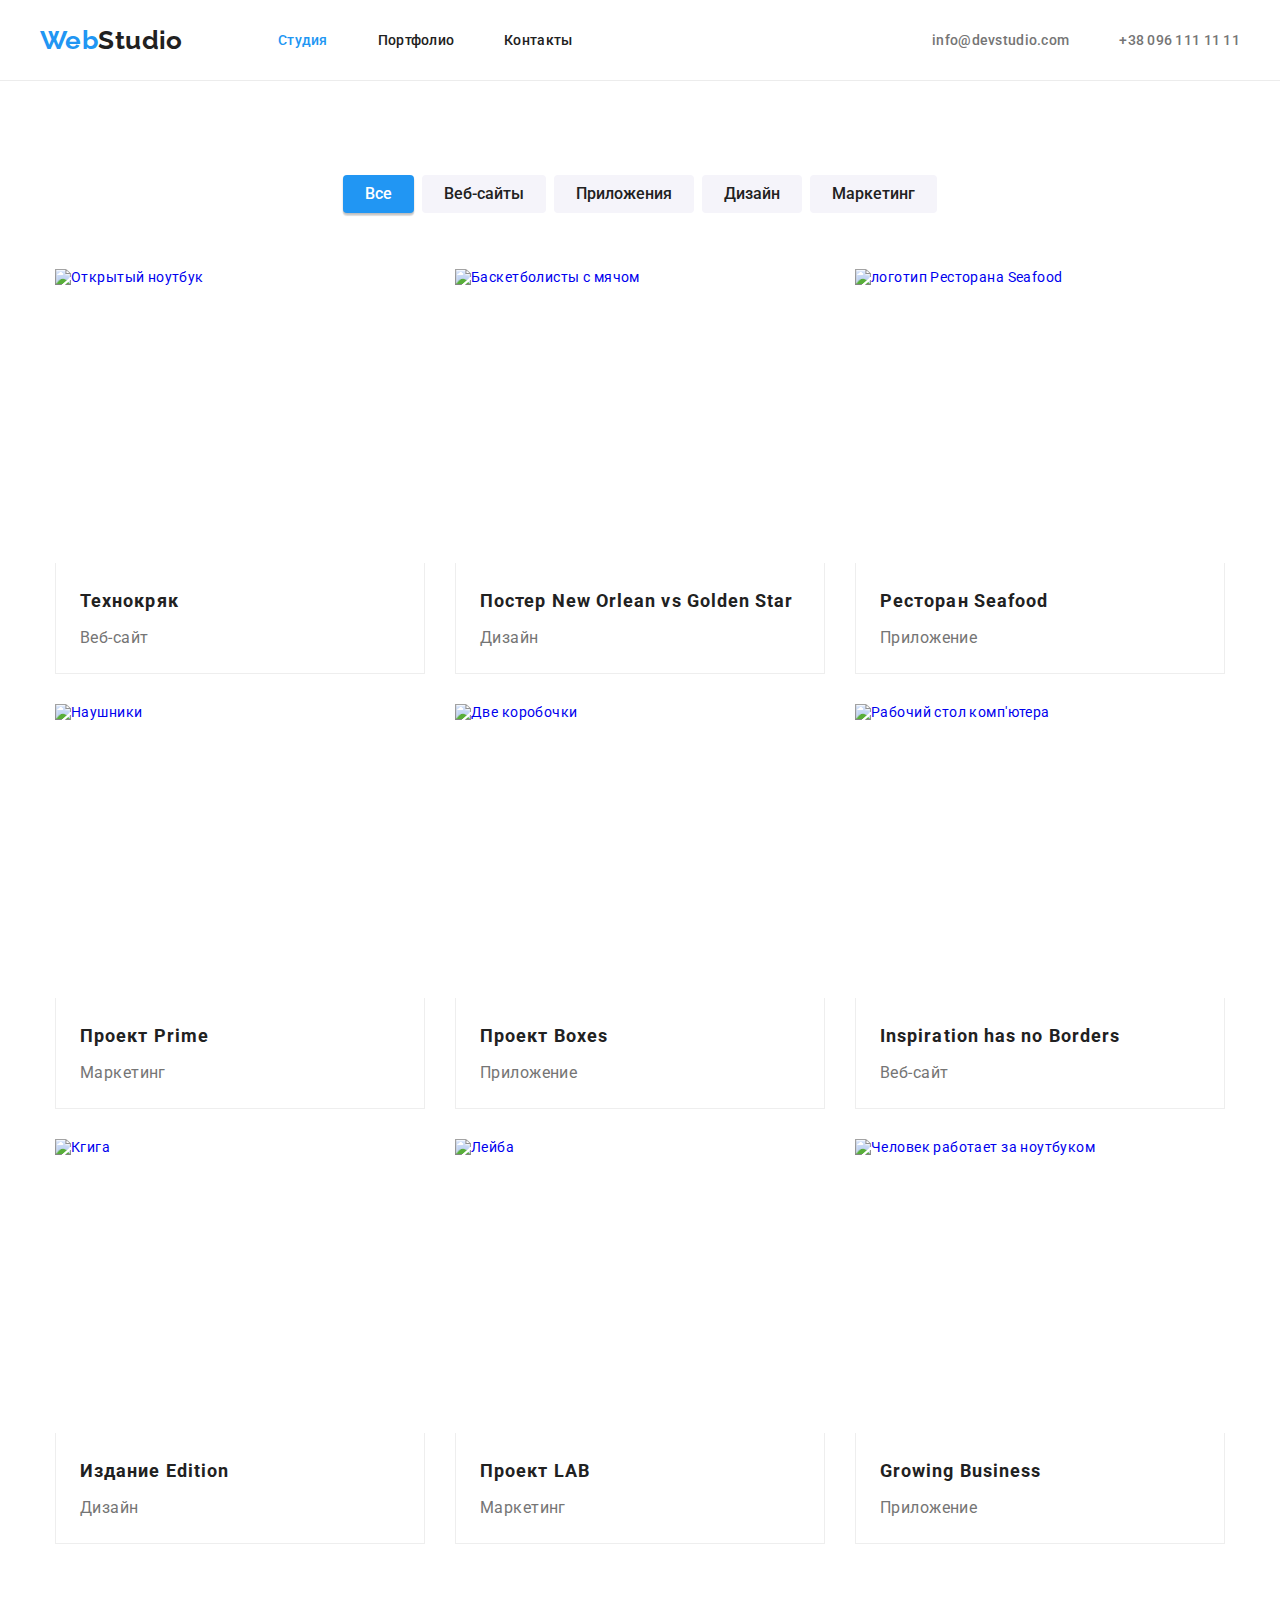
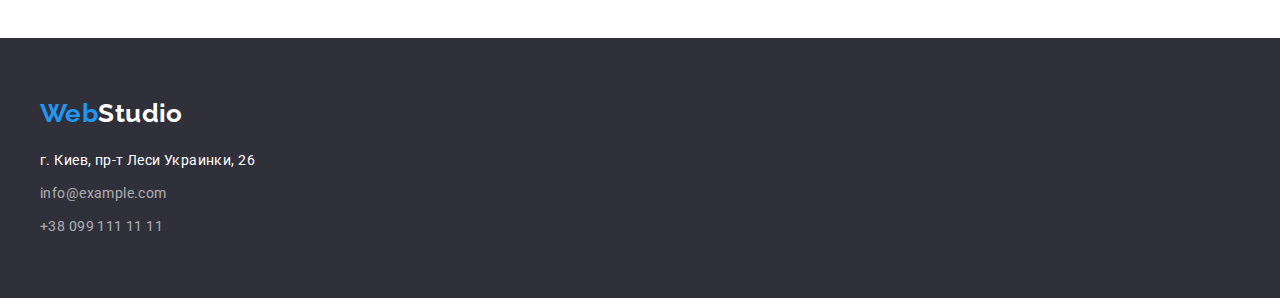
==== commit 57c9b520: "зміни до домашки №3" ====
--- a/portfolio.html
+++ b/portfolio.html
@@ -41,10 +41,10 @@
         </div>
     </header>
 
-    <!-- секція портфоліо -->
+    <!-- секція   портфоліо -->
 
     <main class="main">
-        <section class="portfolio section">
+        <section class="section">
             <div class="container">
             <h1 class="visually-hidden">Портфолио работ WebStudio</h1>
         <ul class="portfolio-list list portf-btn" >
@@ -147,10 +147,10 @@
                 <a class="footer-logo link" href="/" lang="en">Web<span class="span-footer-logo">Studio</span></a>
                 <address class="address">
                     <ul class="footer-list list">
-                        <li><a class=" footer-googlemap link" href="https://goo.gl/maps/NcKy4aJ52Z3o29f37">г. Киев, пр-т Леси
+                        <li class="footer-item"><a class=" footer-googlemap link" href="https://goo.gl/maps/NcKy4aJ52Z3o29f37">г. Киев, пр-т Леси
                                 Украинки, 26</a></li>
-                        <li><a class="footer-mail link" href="mailto:info@example.com">info@example.com</a></li>
-                        <li><a class="footer-tel link" href="tel:+380991111111">+38 099 111 11 11</a></li>
+                        <li class="footer-item"><a class="footer-mail link" href="mailto:info@example.com">info@example.com</a></li>
+                        <li class="footer-item"><a class="footer-tel link" href="tel:+380991111111">+38 099 111 11 11</a></li>
                     </ul>
                 </address>
             </div>
--- a/css/style.css
+++ b/css/style.css
@@ -40,12 +40,12 @@
   padding-left: 15px;
   padding-right: 15px;
   margin: 0 auto;
-  overflow: hidden;
-  box-sizing: inherit;
 }
 
 img {
   display: block;
+  max-width: 100%;
+  height: auto;
 }
 a {
   text-decoration: none;
@@ -71,10 +71,8 @@
 
 /* --------------------------------------------header------------------------------ */
 .header {
-  padding-top: 24px;
-  padding-bottom: 25px;
-  padding-right: 215px;
-  padding-left: 215px;
+  /* padding-top: 24px;
+  padding-bottom: 25px; */
   border-bottom: 1px solid #ececec;
 }
 .header-logo {
@@ -86,18 +84,21 @@
   min-width: 145px;
   min-height: 31px;
   margin-right: 93px;
-  /* margin-left: 215px; */
 }
 
 .span-logo {
   color: var(--primary-color);
 }
 .header-link {
+  display: block;
   font-weight: 500;
   line-height: calc(16 / 14);
   letter-spacing: 0.02em;
   color: var(--primary-color);
-}
+  padding-top: 32px;
+  padding-bottom: 32px;
+}
+
 .header-item:not(:last-child) {
   margin-right: 50px;
 }
@@ -126,7 +127,6 @@
   line-height: calc(16 / 14);
   letter-spacing: 0.02em;
   color: var(--tertiary-color);
-  /* margin-right: 215px; */
 }
 .header-tel:hover,
 .header-tel:focus {
@@ -254,7 +254,7 @@
 }
 .what-we-do-list {
   display: flex;
-  justify-content: center;
+  justify-content: space-between;
 }
 
 /* <!----------------------------------- секція наша команда -------------------------> */
@@ -322,7 +322,7 @@
   line-height: 1.71;
   color: var(--secondary-color);
 }
-.footer-list:not(:last-child) {
+.footer-item:not(:last-child) {
   margin-bottom: 9px;
 }
 
@@ -373,21 +373,15 @@
   border: none;
 }
 
-/* .portfolio-image:not(:last-child) { */
-
 .portfolio-image:not(:nth-child(3n + 3)) {
   margin-right: 30px;
 }
 .portfolio-image:not(:nth-last-child(-n + 3)) {
   margin-bottom: 30px;
 }
-/* margin-right: 30px;
-
-  margin-bottom: 30px; */
 
 .portfolio-image {
   flex-basis: calc(100% / 3 - 30px);
-  /* calc(100% / 3 - 30px); */
 }
 .portfolio-button.active,
 .portfolio-button:active,
